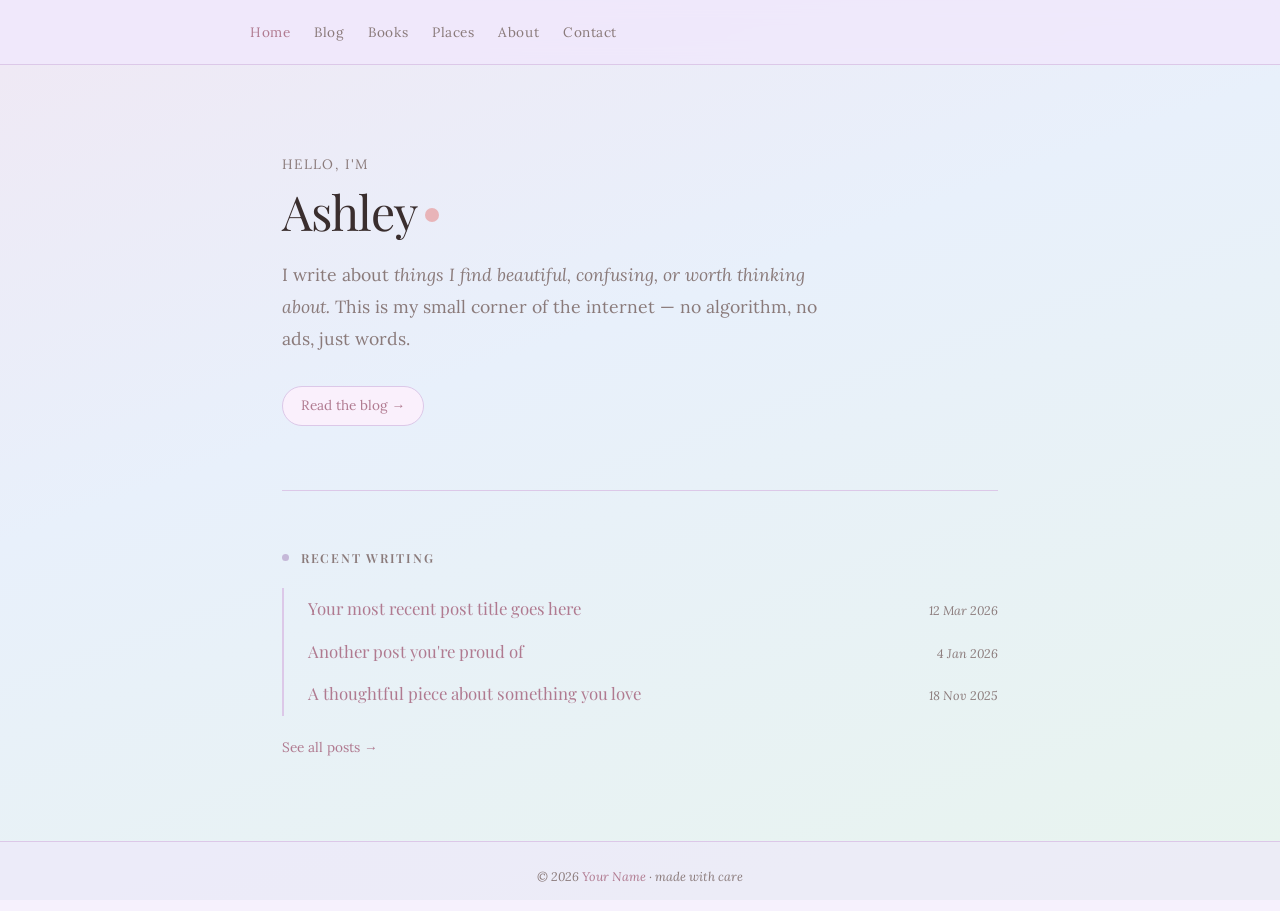
==== index.html @ b923ff7f "sync" ====
<!DOCTYPE html>
<html lang="en">
<head>
  <meta charset="UTF-8" />
  <meta name="viewport" content="width=device-width, initial-scale=1.0"/>
  <title>Your Name</title>
  <link href="https://fonts.googleapis.com/css2?family=Playfair+Display:ital,wght@0,400;0,600;1,400&family=Lora:ital@0;1&display=swap" rel="stylesheet"/>
  <link rel="stylesheet" href="style.css"/>
</head>
<body>

<header>
  <nav>
    <!-- <div>
      <a class="site-name" href="index.html">Your Name</a>
      <div class="site-tagline">Writing about things that matter.</div>
    </div> -->
    <ul class="nav-links">
      <li><a href="index.html" class="active">Home</a></li>
      <li><a href="blog.html">Blog</a></li>
      <li><a href="books.html">Books</a></li>
      <li><a href="places.html">Places</a></li>
      <li><a href="about.html">About</a></li>
      <li><a href="contact.html">Contact</a></li>
    </ul>
  </nav>
</header>

<main>
  <section class="hero">
    <p class="hero-eyebrow">Hello, I'm</p>
    <h1 class="hero-name">Ashley<span class="dot-rose-lg"></span></h1>
    <p class="hero-bio">I write about <em>things I find beautiful, confusing, or worth thinking about.</em> This is my small corner of the internet — no algorithm, no ads, just words.</p>
    <a href="blog.html" class="btn-primary">Read the blog →</a>
  </section>

  <section class="recent-posts">
    <div class="section-label"><span class="dot-lavender"></span>Recent writing</div>
    <ul class="post-list">
      <li class="post-item">
        <a class="post-title" href="post.html">Your most recent post title goes here</a>
        <span class="post-date">12 Mar 2026</span>
      </li>
      <li class="post-item">
        <a class="post-title" href="post.html">Another post you're proud of</a>
        <span class="post-date">4 Jan 2026</span>
      </li>
      <li class="post-item">
        <a class="post-title" href="post.html">A thoughtful piece about something you love</a>
        <span class="post-date">18 Nov 2025</span>
      </li>
    </ul>
    <a href="blog.html" class="see-all">See all posts →</a>
  </section>
</main>

<footer>
  © 2026 <a href="index.html">Your Name</a> · made with care
</footer>

</body>
</html>
---- style.css ----
/* ── VARIABLES ── */
:root {
  --bg:          #f0e8f4;
  --surface:     #faf0fc;
  --rose:        #e8b4b8;
  --rose-dark:   #b07a90;
  --sage:        #a8c5b5;
  --sage-dark:   #5a8a72;
  --lavender:    #c5b8d8;
  --peach:       #f2c4a0;
  --mint:        #b8e8d8;
  --sky:         #b8d8f0;
  --text:        #3a2e2e;
  --muted:       #8a7a7a;
  --link:        #b07a90;
  --link-hover:  #7a4a60;
  --border:      #dcc8e8;
}

*, *::before, *::after { box-sizing: border-box; margin: 0; padding: 0; }

body {
  background: linear-gradient(160deg, #f0e8f4 0%, #e8f0fb 40%, #e8f4ee 100%);
  background-attachment: fixed;
  color: var(--text);
  font-family: 'Lora', Georgia, serif;
  font-size: 1rem;
  line-height: 1.7;
  min-height: 100vh;
  display: flex;
  flex-direction: column;
}

main { flex: 1; }

/* ── NAV ── */
header {
  border-bottom: 1px solid var(--border);
  background: rgba(240, 232, 252, 0.85);
  backdrop-filter: blur(10px);
  -webkit-backdrop-filter: blur(10px);
  padding: 0 2rem;
  position: sticky;
  top: 0;
  z-index: 10;
}

nav {
  max-width: 780px;
  margin: 0 auto;
  display: flex;
  align-items: center;
  justify-content: space-between;
  height: 64px;
  gap: 1rem;
}

.site-name {
  font-family: 'Playfair Display', serif;
  font-size: 1.25rem;
  font-weight: 600;
  color: var(--text);
  text-decoration: none;
  letter-spacing: 0.01em;
  white-space: nowrap;
}

.site-tagline {
  font-size: 0.78rem;
  color: var(--muted);
  font-style: italic;
}

.nav-links {
  display: flex;
  gap: 1.5rem;
  list-style: none;
  flex-wrap: wrap;
}

.nav-links a {
  color: var(--muted);
  text-decoration: none;
  font-size: 0.85rem;
  letter-spacing: 0.04em;
  transition: color 0.2s;
}

.nav-links a:hover,
.nav-links a.active { color: var(--link); }

/* ── MAIN LAYOUT ── */
main {
  max-width: 780px;
  margin: 0 auto;
  padding: 3.5rem 2rem 5rem;
  width: 100%;
}



/* ── PAGE TITLES ── */
h1.page-title {
  font-family: 'Playfair Display', serif;
  font-size: 2.4rem;
  font-weight: 400;
  color: var(--text);
  margin-bottom: 3rem;
  letter-spacing: -0.01em;
}

.dot-sm {
  display: inline-block;
  width: 10px; height: 10px;
  border-radius: 50%;
  background: var(--rose);
  margin-left: 6px;
  vertical-align: middle;
  position: relative; top: -3px;
}

/* ── SECTION LABELS ── */
.section-label {
  font-family: 'Playfair Display', serif;
  font-size: 0.78rem;
  font-weight: 600;
  letter-spacing: 0.14em;
  text-transform: uppercase;
  color: var(--muted);
  display: flex;
  align-items: center;
  gap: 0.75rem;
}

/* ── YEAR SECTIONS (blog) ── */
.year-section { margin-bottom: 3rem; }

.year-label {
  font-family: 'Playfair Display', serif;
  font-size: 0.78rem;
  font-weight: 600;
  letter-spacing: 0.14em;
  text-transform: uppercase;
  color: var(--muted);
  margin-bottom: 0.6rem;
  display: flex;
  align-items: center;
  gap: 0.75rem;
}

.year-label::after {
  content: '';
  flex: 1;
  height: 1px;
  background: var(--border);
}

/* ── POST LIST ── */
.post-list {
  list-style: none;
  border-left: 2px solid var(--border);
  padding-left: 1.5rem;
}

.post-item {
  display: flex;
  justify-content: space-between;
  align-items: baseline;
  gap: 1.5rem;
  padding: 0.55rem 0;
  border-bottom: 1px dashed transparent;
  transition: border-color 0.2s;
}

.post-item:hover { border-bottom-color: var(--border); }

.post-title {
  font-family: 'Playfair Display', serif;
  font-size: 1.05rem;
  font-weight: 400;
  color: var(--link);
  text-decoration: none;
  transition: color 0.2s;
  line-height: 1.4;
}

.post-title:hover { color: var(--link-hover); text-decoration: underline; }

.post-date {
  font-size: 0.78rem;
  color: var(--muted);
  white-space: nowrap;
  font-style: italic;
  flex-shrink: 0;
}

/* ── PAGINATION ── */
.pagination {
  margin-top: 2.5rem;
  display: flex;
  gap: 1rem;
}

/* ── BUTTONS ── */
.btn-primary {
  display: inline-block;
  font-size: 0.85rem;
  color: var(--link);
  text-decoration: none;
  border: 1px solid var(--border);
  padding: 0.45rem 1.1rem;
  border-radius: 2rem;
  background: var(--surface);
  transition: background 0.2s, color 0.2s, border-color 0.2s;
  font-family: 'Lora', serif;
  cursor: pointer;
}

.btn-primary:hover {
  background: var(--rose);
  color: #fff;
  border-color: var(--rose);
}

/* ── DOTS ── */
.dot-rose     { display:inline-block; width:7px; height:7px; border-radius:50%; background:var(--rose);     flex-shrink:0; }
.dot-sage     { display:inline-block; width:7px; height:7px; border-radius:50%; background:var(--sage);     flex-shrink:0; }
.dot-lavender { display:inline-block; width:7px; height:7px; border-radius:50%; background:var(--lavender); flex-shrink:0; }
.dot-peach    { display:inline-block; width:7px; height:7px; border-radius:50%; background:var(--peach);    flex-shrink:0; }

/* ── HOME PAGE ── */
.hero {
  padding: 2rem 0 4rem;
  border-bottom: 1px solid var(--border);
  margin-bottom: 3.5rem;
}

.hero-eyebrow {
  font-size: 0.85rem;
  letter-spacing: 0.1em;
  text-transform: uppercase;
  color: var(--muted);
  margin-bottom: 0.5rem;
}

.hero-name {
  font-family: 'Playfair Display', serif;
  font-size: 3rem;
  font-weight: 400;
  line-height: 1.15;
  margin-bottom: 1.25rem;
  letter-spacing: -0.02em;
}

.dot-rose-lg {
  display: inline-block;
  width: 14px; height: 14px;
  border-radius: 50%;
  background: var(--rose);
  margin-left: 8px;
  vertical-align: middle;
  position: relative; top: -4px;
}

.hero-bio {
  font-size: 1.1rem;
  color: var(--muted);
  max-width: 540px;
  margin-bottom: 2rem;
  line-height: 1.8;
}

.recent-posts { }

.recent-posts .section-label { margin-bottom: 1.25rem; }

.see-all {
  display: inline-block;
  margin-top: 1.25rem;
  font-size: 0.85rem;
  color: var(--link);
  text-decoration: none;
}

.see-all:hover { text-decoration: underline; }

/* ── ABOUT PAGE ── */
.prose-block {
  max-width: 600px;
  margin-bottom: 3rem;
}

.prose-block p {
  margin-bottom: 1.4rem;
  font-size: 1.02rem;
  line-height: 1.85;
}

.prose-block a { color: var(--link); }
.prose-block a:hover { color: var(--link-hover); }

.about-list-block {
  background: var(--surface);
  border: 1px solid var(--border);
  border-radius: 8px;
  padding: 1.5rem;
  margin: 2rem 0;
}

.about-list {
  list-style: none;
  padding: 0;
  display: flex;
  flex-direction: column;
  gap: 0.5rem;
}

.about-list li {
  font-size: 0.92rem;
  color: var(--text);
  padding-left: 1rem;
  border-left: 2px solid var(--rose);
}

/* ── CONTACT PAGE ── */
.contact-form {
  max-width: 520px;
  margin-bottom: 3.5rem;
}

.form-group {
  display: flex;
  flex-direction: column;
  gap: 0.4rem;
  margin-bottom: 1.4rem;
}

.form-group label {
  font-size: 0.82rem;
  font-weight: 600;
  letter-spacing: 0.06em;
  text-transform: uppercase;
  color: var(--muted);
  font-family: 'Playfair Display', serif;
}

.form-group input,
.form-group textarea {
  font-family: 'Lora', serif;
  font-size: 0.97rem;
  color: var(--text);
  background: var(--surface);
  border: 1px solid var(--border);
  border-radius: 6px;
  padding: 0.65rem 0.9rem;
  outline: none;
  transition: border-color 0.2s;
  resize: vertical;
}

.form-group input:focus,
.form-group textarea:focus {
  border-color: var(--rose);
}

.form-note {
  margin-top: 1rem;
  font-size: 0.85rem;
  font-style: italic;
  color: var(--sage-dark);
}

.contact-alt {
  margin-top: 1rem;
}

.contact-alt .section-label { margin-bottom: 1rem; }

.contact-links {
  list-style: none;
  display: flex;
  flex-direction: column;
  gap: 0.5rem;
  padding-left: 1rem;
  border-left: 2px solid var(--border);
}

.contact-links a {
  font-size: 0.95rem;
  color: var(--link);
  text-decoration: none;
}

.contact-links a:hover { text-decoration: underline; }

/* ── POST ARTICLE ── */
.post-article { max-width: 660px; }

.post-header { margin-bottom: 3rem; }

.back-link {
  display: inline-block;
  font-size: 0.82rem;
  color: var(--muted);
  text-decoration: none;
  margin-bottom: 1.5rem;
  transition: color 0.2s;
}

.back-link:hover { color: var(--link); }

.post-heading {
  font-family: 'Playfair Display', serif;
  font-size: 2.2rem;
  font-weight: 400;
  line-height: 1.25;
  margin-bottom: 0.75rem;
  letter-spacing: -0.01em;
}

.post-meta {
  font-size: 0.82rem;
  color: var(--muted);
  font-style: italic;
}

.post-body p {
  margin-bottom: 1.5rem;
  font-size: 1.05rem;
  line-height: 1.9;
}

.post-body h2 {
  font-family: 'Playfair Display', serif;
  font-size: 1.4rem;
  font-weight: 600;
  margin: 2.5rem 0 1rem;
  color: var(--text);
}

.post-body a { color: var(--link); }
.post-body a:hover { color: var(--link-hover); }

.post-body blockquote {
  border-left: 3px solid var(--rose);
  margin: 2rem 0;
  padding: 0.75rem 1.5rem;
  background: var(--surface);
  border-radius: 0 6px 6px 0;
  font-style: italic;
  color: var(--muted);
  font-size: 1.05rem;
  line-height: 1.8;
}

.post-footer {
  margin-top: 3.5rem;
  padding-top: 2rem;
  border-top: 1px solid var(--border);
}

/* ── FOOTER ── */
footer {
  border-top: 1px solid var(--border);
  text-align: center;
  padding: 1.5rem 2rem;
  font-size: 0.78rem;
  color: var(--muted);
  font-style: italic;
  margin-top: auto;
  background: rgba(240, 232, 252, 0.6);
}

footer a { color: var(--link); text-decoration: none; }
footer a:hover { text-decoration: underline; }

/* ── RESPONSIVE ── */
@media (max-width: 560px) {
  nav { flex-wrap: wrap; height: auto; padding: 0.75rem 0; }
  .nav-links { gap: 1rem; }
  .post-item { flex-direction: column; gap: 0.1rem; }
  .hero-name { font-size: 2.2rem; }
  main { padding: 2rem 1.25rem 4rem; }
}
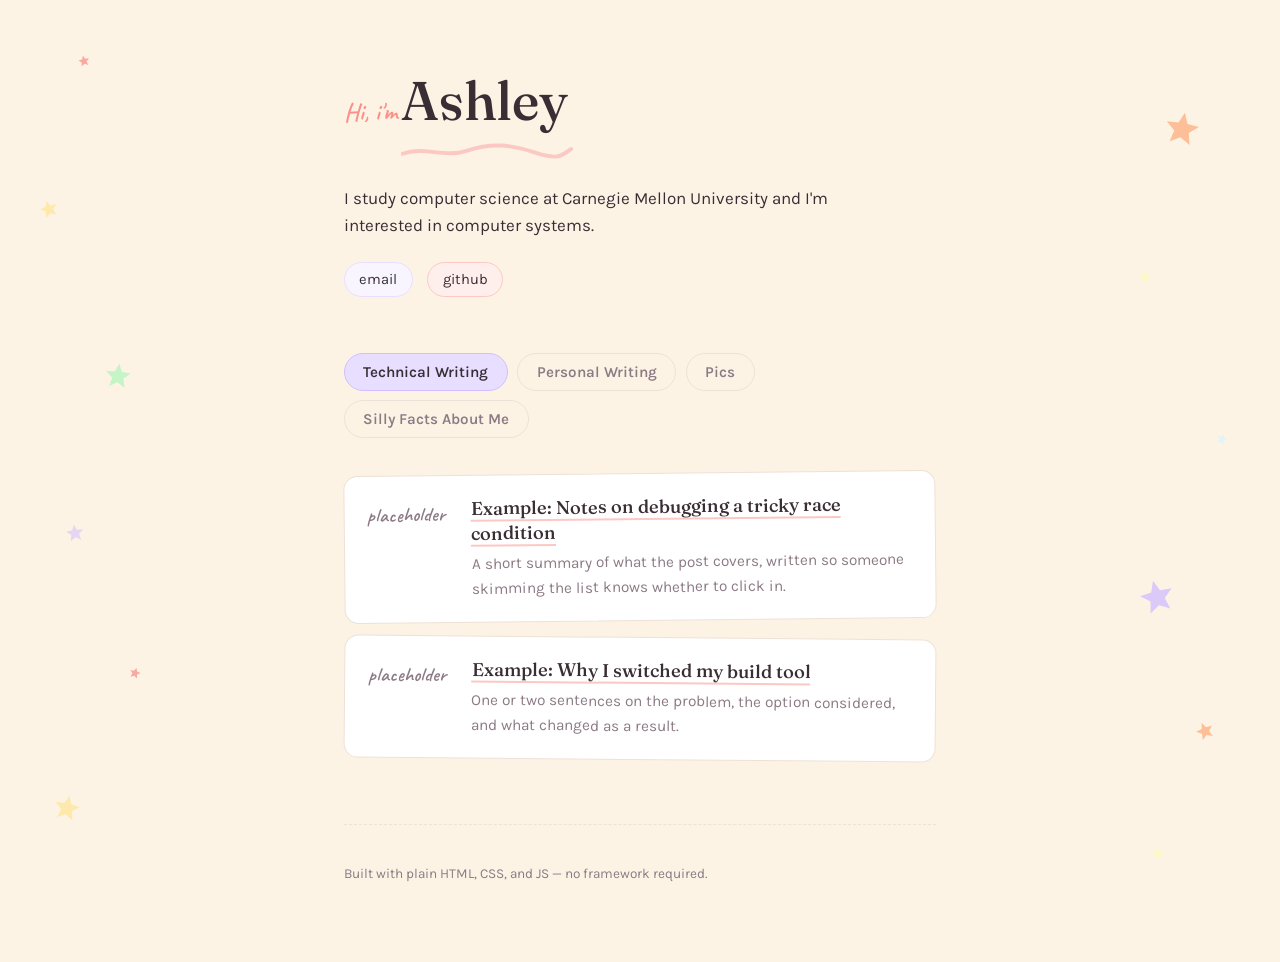
==== commit 216baa66: "Initial commit" ====
--- a/index.html
+++ b/index.html
@@ -1,62 +1,95 @@
-<!DOCTYPE html>
+<!doctype html>
 <html lang="en">
 <head>
-  <meta charset="UTF-8" />
-  <meta name="viewport" content="width=device-width, initial-scale=1.0"/>
-  <title>Your Name</title>
-  <link href="https://fonts.googleapis.com/css2?family=Playfair+Display:ital,wght@0,400;0,600;1,400&family=Lora:ital@0;1&display=swap" rel="stylesheet"/>
-  <link rel="stylesheet" href="style.css"/>
+<meta charset="UTF-8" />
+<meta name="viewport" content="width=device-width, initial-scale=1.0" />
+<title>Your Name</title>
+<meta name="description" content="Personal site — technical writing and personal writing." />
+<link rel="preconnect" href="https://fonts.googleapis.com">
+<link rel="preconnect" href="https://fonts.gstatic.com" crossorigin>
+<link href="https://fonts.googleapis.com/css2?family=Fraunces:opsz,wght@9..144,400;9..144,500;9..144,600&family=Karla:wght@400;500;600&family=Caveat:wght@500;600&display=swap" rel="stylesheet">
+<link rel="stylesheet" href="style.css">
 </head>
 <body>
 
-<header>
-  <nav>
-    <!-- <div>
-      <a class="site-name" href="index.html">Your Name</a>
-      <div class="site-tagline">Writing about things that matter.</div>
-    </div> -->
-    <ul class="nav-links">
-      <li><a href="index.html" class="active">Home</a></li>
-      <li><a href="blog.html">Blog</a></li>
-      <li><a href="books.html">Books</a></li>
-      <li><a href="places.html">Places</a></li>
-      <li><a href="about.html">About</a></li>
-      <li><a href="contact.html">Contact</a></li>
-    </ul>
-  </nav>
-</header>
+  <div class="page">
 
-<main>
-  <section class="hero">
-    <p class="hero-eyebrow">Hello, I'm</p>
-    <h1 class="hero-name">Ashley<span class="dot-rose-lg"></span></h1>
-    <p class="hero-bio">I write about <em>things I find beautiful, confusing, or worth thinking about.</em> This is my small corner of the internet — no algorithm, no ads, just words.</p>
-    <a href="blog.html" class="btn-primary">Read the blog →</a>
-  </section>
+    <div class="stars" aria-hidden="true">
+      <svg class="star star--sm star--coral" style="top:6%; left:6%; transform:rotate(-12deg);" viewBox="0 0 24 24"><path d="M12 2.5l2.6 6.2 6.7.5-5.1 4.4 1.6 6.6L12 16.8l-5.8 3.4 1.6-6.6-5.1-4.4 6.7-.5z"/></svg>
+      <svg class="star star--xl star--orange" style="top:12%; right:6%; transform:rotate(10deg);" viewBox="0 0 24 24"><path d="M12 2.5l2.6 6.2 6.7.5-5.1 4.4 1.6 6.6L12 16.8l-5.8 3.4 1.6-6.6-5.1-4.4 6.7-.5z"/></svg>
+      <svg class="star star--md star--yellow" style="top:22%; left:3%; transform:rotate(-18deg);" viewBox="0 0 24 24"><path d="M12 2.5l2.6 6.2 6.7.5-5.1 4.4 1.6 6.6L12 16.8l-5.8 3.4 1.6-6.6-5.1-4.4 6.7-.5z"/></svg>
+      <svg class="star star--sm star--lime" style="top:30%; right:10%; transform:rotate(24deg);" viewBox="0 0 24 24"><path d="M12 2.5l2.6 6.2 6.7.5-5.1 4.4 1.6 6.6L12 16.8l-5.8 3.4 1.6-6.6-5.1-4.4 6.7-.5z"/></svg>
+      <svg class="star star--lg star--mint" style="top:40%; left:8%; transform:rotate(6deg);" viewBox="0 0 24 24"><path d="M12 2.5l2.6 6.2 6.7.5-5.1 4.4 1.6 6.6L12 16.8l-5.8 3.4 1.6-6.6-5.1-4.4 6.7-.5z"/></svg>
+      <svg class="star star--sm star--sky" style="top:48%; right:4%; transform:rotate(20deg);" viewBox="0 0 24 24"><path d="M12 2.5l2.6 6.2 6.7.5-5.1 4.4 1.6 6.6L12 16.8l-5.8 3.4 1.6-6.6-5.1-4.4 6.7-.5z"/></svg>
+      <svg class="star star--md star--lavender" style="top:58%; left:5%; transform:rotate(-8deg);" viewBox="0 0 24 24"><path d="M12 2.5l2.6 6.2 6.7.5-5.1 4.4 1.6 6.6L12 16.8l-5.8 3.4 1.6-6.6-5.1-4.4 6.7-.5z"/></svg>
+      <svg class="star star--xl star--periwinkle" style="top:64%; right:8%; transform:rotate(-14deg);" viewBox="0 0 24 24"><path d="M12 2.5l2.6 6.2 6.7.5-5.1 4.4 1.6 6.6L12 16.8l-5.8 3.4 1.6-6.6-5.1-4.4 6.7-.5z"/></svg>
+      <svg class="star star--sm star--coral" style="top:74%; left:10%; transform:rotate(16deg);" viewBox="0 0 24 24"><path d="M12 2.5l2.6 6.2 6.7.5-5.1 4.4 1.6 6.6L12 16.8l-5.8 3.4 1.6-6.6-5.1-4.4 6.7-.5z"/></svg>
+      <svg class="star star--md star--orange" style="top:80%; right:5%; transform:rotate(-22deg);" viewBox="0 0 24 24"><path d="M12 2.5l2.6 6.2 6.7.5-5.1 4.4 1.6 6.6L12 16.8l-5.8 3.4 1.6-6.6-5.1-4.4 6.7-.5z"/></svg>
+      <svg class="star star--lg star--yellow" style="top:88%; left:4%; transform:rotate(12deg);" viewBox="0 0 24 24"><path d="M12 2.5l2.6 6.2 6.7.5-5.1 4.4 1.6 6.6L12 16.8l-5.8 3.4 1.6-6.6-5.1-4.4 6.7-.5z"/></svg>
+      <svg class="star star--sm star--lime" style="top:94%; right:9%; transform:rotate(-6deg);" viewBox="0 0 24 24"><path d="M12 2.5l2.6 6.2 6.7.5-5.1 4.4 1.6 6.6L12 16.8l-5.8 3.4 1.6-6.6-5.1-4.4 6.7-.5z"/></svg>
+    </div>
 
-  <section class="recent-posts">
-    <div class="section-label"><span class="dot-lavender"></span>Recent writing</div>
-    <ul class="post-list">
-      <li class="post-item">
-        <a class="post-title" href="post.html">Your most recent post title goes here</a>
-        <span class="post-date">12 Mar 2026</span>
-      </li>
-      <li class="post-item">
-        <a class="post-title" href="post.html">Another post you're proud of</a>
-        <span class="post-date">4 Jan 2026</span>
-      </li>
-      <li class="post-item">
-        <a class="post-title" href="post.html">A thoughtful piece about something you love</a>
-        <span class="post-date">18 Nov 2025</span>
-      </li>
-    </ul>
-    <a href="blog.html" class="see-all">See all posts →</a>
-  </section>
-</main>
+    <header class="hero">
+      <p class="hero-kicker">Hi, i'm</p>
+      <h1 class="hero-name">
+        Ashley
+        <svg class="hero-squiggle" viewBox="0 0 220 20" aria-hidden="true">
+          <path d="M2 14 C 30 4, 55 20, 85 10 S 140 2, 170 12 S 205 18, 218 8"
+                fill="none" stroke="var(--pink)" stroke-width="5" stroke-linecap="round"/>
+        </svg>
+      </h1>
+      <p class="hero-bio">
+        I study computer science at Carnegie Mellon University and I'm interested in computer systems. 
+      </p>
+      <ul class="hero-links">
+        <li><a href="mailto:you@example.com">email</a></li>
+        <li><a href="https://github.com/yourname" target="_blank" rel="noopener">github</a></li>
+      </ul>
+    </header>
 
-<footer>
-  © 2026 <a href="index.html">Your Name</a> · made with care
-</footer>
+    <nav class="tabs" role="tablist" aria-label="Writing categories">
+      <button class="tab is-active" role="tab" aria-selected="true" data-tab="technical" id="tab-technical">
+        Technical Writing
+      </button>
+      <button class="tab" role="tab" aria-selected="false" data-tab="personal" id="tab-personal">
+        Personal Writing
+      </button>
+      <button class="tab" role="tab" aria-selected="false" data-tab="pics" id="tab-pics">
+        Pics
+      </button>
+      <button class="tab" role="tab" aria-selected="false" data-tab="facts" id="tab-facts">
+        Silly Facts About Me
+      </button>
+    </nav>
 
+    <main>
+      <section class="panel is-active" role="tabpanel" aria-labelledby="tab-technical" id="panel-technical">
+        <ol class="post-list" id="list-technical"></ol>
+      </section>
+
+      <section class="panel" role="tabpanel" aria-labelledby="tab-personal" id="panel-personal" hidden>
+        <ol class="post-list" id="list-personal"></ol>
+      </section>
+
+      <section class="panel" role="tabpanel" aria-labelledby="tab-pics" id="panel-pics" hidden>
+        <div class="photo-grid" id="grid-pics"></div>
+      </section>
+
+      <section class="panel" role="tabpanel" aria-labelledby="tab-facts" id="panel-facts" hidden>
+        <ul class="fact-list" id="list-facts"></ul>
+        <p class="facts-cta">
+          Say hi — <a href="mailto:you@example.com">you@example.com</a>
+        </p>
+      </section>
+    </main>
+
+    <footer class="site-footer">
+      <p>Built with plain HTML, CSS, and JS — no framework required.</p>
+    </footer>
+
+  </div>
+
+<script src="posts.js"></script>
+<script src="script.js"></script>
 </body>
-</html>
+</html>
--- a/style.css
+++ b/style.css
@@ -1,484 +1,437 @@
-/* ── VARIABLES ── */
 :root {
-  --bg:          #f0e8f4;
-  --surface:     #faf0fc;
-  --rose:        #e8b4b8;
-  --rose-dark:   #b07a90;
-  --sage:        #a8c5b5;
-  --sage-dark:   #5a8a72;
-  --lavender:    #c5b8d8;
-  --peach:       #f2c4a0;
-  --mint:        #b8e8d8;
-  --sky:         #b8d8f0;
-  --text:        #3a2e2e;
-  --muted:       #8a7a7a;
-  --link:        #b07a90;
-  --link-hover:  #7a4a60;
-  --border:      #dcc8e8;
-}
-
-*, *::before, *::after { box-sizing: border-box; margin: 0; padding: 0; }
+  --bg: #FCF3E5;          /* tender, lightened */
+  --pink: #FCC8C4;        /* coral, lightened */
+  --pink-deep: #FA9189;   /* coral (matches stars) */
+  --pink-soft: #FEEFED;   /* coral, very pale */
+  --green: #E8DEFF;       /* periwinkle, lightened */
+  --green-deep: #D1BDFF;  /* periwinkle (matches stars) */
+  --green-soft: #F8F5FF;  /* periwinkle, very pale */
+  --ink: #3A2E35;
+  --ink-muted: #8C7A85;
+  --line: #EDE1D8;
+  --radius: 14px;
+  --max-width: 640px;
+  --star-coral: #FA9189;
+  --star-orange: #FCAE7C;
+  --star-yellow: #FFE699;
+  --star-lime: #F9FFB5;
+  --star-mint: #B3F5BC;
+  --star-sky: #D6F6FF;
+  --star-lavender: #E2CBF7;
+  --star-periwinkle: #D1BDFF;
+}
+
+* { box-sizing: border-box; }
+
+html { color-scheme: light; }
 
 body {
-  background: linear-gradient(160deg, #f0e8f4 0%, #e8f0fb 40%, #e8f4ee 100%);
-  background-attachment: fixed;
-  color: var(--text);
-  font-family: 'Lora', Georgia, serif;
-  font-size: 1rem;
-  line-height: 1.7;
-  min-height: 100vh;
+  margin: 0;
+  background: var(--bg);
+  color: var(--ink);
+  font-family: 'Karla', sans-serif;
+  font-size: 17px;
+  line-height: 1.6;
+  -webkit-font-smoothing: antialiased;
+  overflow-x: hidden;
+}
+
+.page {
+  max-width: var(--max-width);
+  margin: 0 auto;
+  padding: 4.5rem 1.5rem 4rem;
+  position: relative;
+}
+
+/* ---------- Scattered stars ---------- */
+
+.stars {
+  position: fixed;
+  inset: 0;
+  z-index: -1;
+  pointer-events: none;
+}
+
+.star {
+  position: absolute;
+  opacity: 0.75;
+}
+
+.star--sm { width: 14px; height: 14px; }
+.star--md { width: 22px; height: 22px; }
+.star--lg { width: 32px; height: 32px; }
+.star--xl { width: 42px; height: 42px; }
+
+.star--coral { fill: var(--star-coral); }
+.star--orange { fill: var(--star-orange); }
+.star--yellow { fill: var(--star-yellow); }
+.star--lime { fill: var(--star-lime); }
+.star--mint { fill: var(--star-mint); }
+.star--sky { fill: var(--star-sky); }
+.star--lavender { fill: var(--star-lavender); }
+.star--periwinkle { fill: var(--star-periwinkle); }
+
+@media (max-width: 900px) {
+  .stars { display: none; }
+}
+
+/* ---------- Hero ---------- */
+
+.hero {
+  margin-bottom: 3.5rem;
+}
+
+.hero-kicker {
+  margin: 0 0 0.1rem;
+  font-family: 'Caveat', cursive;
+  font-size: 1.6rem;
+  font-weight: 600;
+  color: var(--pink-deep);
+  transform: rotate(-2deg);
+  display: inline-block;
+}
+
+.hero-name {
+  font-family: 'Fraunces', serif;
+  font-optical-sizing: auto;
+  font-weight: 500;
+  font-size: clamp(2.4rem, 6vw, 3.4rem);
+  line-height: 1.05;
+  margin: 0 0 1.3rem;
+  position: relative;
+  display: inline-block;
+}
+
+.hero-squiggle {
+  display: block;
+  width: 78%;
+  max-width: 220px;
+  height: 0.5em;
+  margin-top: 0.15em;
+}
+
+.hero-bio {
+  max-width: 34rem;
+  color: var(--ink);
+  margin: 0 0 1.4rem;
+}
+
+.hero-bio code {
+  background: var(--pink-soft);
+  padding: 0.15em 0.45em;
+  border-radius: 6px;
+  font-size: 0.9em;
+}
+
+.hero-links {
+  list-style: none;
   display: flex;
-  flex-direction: column;
-}
-
-main { flex: 1; }
-
-/* ── NAV ── */
-header {
-  border-bottom: 1px solid var(--border);
-  background: rgba(240, 232, 252, 0.85);
-  backdrop-filter: blur(10px);
-  -webkit-backdrop-filter: blur(10px);
-  padding: 0 2rem;
-  position: sticky;
-  top: 0;
-  z-index: 10;
-}
-
-nav {
-  max-width: 780px;
-  margin: 0 auto;
+  gap: 0.9rem;
+  padding: 0;
+  margin: 0;
+  flex-wrap: wrap;
+}
+
+.hero-links a {
+  color: var(--ink);
+  text-decoration: none;
+  background: var(--green-soft);
+  border: 1.5px solid var(--green);
+  padding: 0.3rem 0.9rem;
+  border-radius: 999px;
+  font-size: 0.92rem;
+  display: inline-block;
+  transition: transform 0.15s ease, background 0.15s ease;
+}
+
+.hero-links li:nth-child(2n) a {
+  background: var(--pink-soft);
+  border-color: var(--pink);
+}
+
+.hero-links a:hover,
+.hero-links a:focus-visible {
+  transform: translateY(-2px) rotate(-1.5deg);
+}
+
+/* ---------- Tabs ---------- */
+
+.tabs {
   display: flex;
-  align-items: center;
-  justify-content: space-between;
-  height: 64px;
-  gap: 1rem;
-}
-
-.site-name {
-  font-family: 'Playfair Display', serif;
-  font-size: 1.25rem;
+  flex-wrap: wrap;
+  gap: 0.6rem;
+  margin-bottom: 2.2rem;
+}
+
+.tab {
+  font-family: 'Karla', sans-serif;
+  font-size: 0.95rem;
   font-weight: 600;
-  color: var(--text);
-  text-decoration: none;
-  letter-spacing: 0.01em;
-  white-space: nowrap;
-}
-
-.site-tagline {
-  font-size: 0.78rem;
-  color: var(--muted);
-  font-style: italic;
-}
-
-.nav-links {
-  display: flex;
-  gap: 1.5rem;
-  list-style: none;
-  flex-wrap: wrap;
-}
-
-.nav-links a {
-  color: var(--muted);
-  text-decoration: none;
-  font-size: 0.85rem;
-  letter-spacing: 0.04em;
-  transition: color 0.2s;
-}
-
-.nav-links a:hover,
-.nav-links a.active { color: var(--link); }
-
-/* ── MAIN LAYOUT ── */
-main {
-  max-width: 780px;
-  margin: 0 auto;
-  padding: 3.5rem 2rem 5rem;
-  width: 100%;
-}
-
-
-
-/* ── PAGE TITLES ── */
-h1.page-title {
-  font-family: 'Playfair Display', serif;
-  font-size: 2.4rem;
-  font-weight: 400;
-  color: var(--text);
-  margin-bottom: 3rem;
-  letter-spacing: -0.01em;
-}
-
-.dot-sm {
-  display: inline-block;
-  width: 10px; height: 10px;
-  border-radius: 50%;
-  background: var(--rose);
-  margin-left: 6px;
-  vertical-align: middle;
-  position: relative; top: -3px;
-}
-
-/* ── SECTION LABELS ── */
-.section-label {
-  font-family: 'Playfair Display', serif;
-  font-size: 0.78rem;
-  font-weight: 600;
-  letter-spacing: 0.14em;
-  text-transform: uppercase;
-  color: var(--muted);
-  display: flex;
-  align-items: center;
-  gap: 0.75rem;
-}
-
-/* ── YEAR SECTIONS (blog) ── */
-.year-section { margin-bottom: 3rem; }
-
-.year-label {
-  font-family: 'Playfair Display', serif;
-  font-size: 0.78rem;
-  font-weight: 600;
-  letter-spacing: 0.14em;
-  text-transform: uppercase;
-  color: var(--muted);
-  margin-bottom: 0.6rem;
-  display: flex;
-  align-items: center;
-  gap: 0.75rem;
-}
-
-.year-label::after {
-  content: '';
-  flex: 1;
-  height: 1px;
-  background: var(--border);
-}
-
-/* ── POST LIST ── */
+  color: var(--ink-muted);
+  background: transparent;
+  border: 1.5px solid var(--line);
+  border-radius: 999px;
+  cursor: pointer;
+  padding: 0.55rem 1.15rem;
+  transition: transform 0.15s ease, background 0.15s ease, border-color 0.15s ease, color 0.15s ease;
+}
+
+.tab:hover {
+  transform: translateY(-1px);
+  border-color: var(--pink);
+  color: var(--ink);
+}
+
+.tab.is-active {
+  color: var(--ink);
+  background: var(--green);
+  border-color: var(--green-deep);
+}
+
+.tab:focus-visible,
+.hero-links a:focus-visible,
+.post-title a:focus-visible {
+  outline: 2px solid var(--ink);
+  outline-offset: 2px;
+}
+
+/* ---------- Post list ---------- */
+
 .post-list {
   list-style: none;
-  border-left: 2px solid var(--border);
-  padding-left: 1.5rem;
-}
-
-.post-item {
-  display: flex;
-  justify-content: space-between;
-  align-items: baseline;
-  gap: 1.5rem;
-  padding: 0.55rem 0;
-  border-bottom: 1px dashed transparent;
-  transition: border-color 0.2s;
-}
-
-.post-item:hover { border-bottom-color: var(--border); }
-
-.post-title {
-  font-family: 'Playfair Display', serif;
-  font-size: 1.05rem;
-  font-weight: 400;
-  color: var(--link);
-  text-decoration: none;
-  transition: color 0.2s;
-  line-height: 1.4;
-}
-
-.post-title:hover { color: var(--link-hover); text-decoration: underline; }
-
-.post-date {
-  font-size: 0.78rem;
-  color: var(--muted);
-  white-space: nowrap;
-  font-style: italic;
-  flex-shrink: 0;
-}
-
-/* ── PAGINATION ── */
-.pagination {
-  margin-top: 2.5rem;
-  display: flex;
-  gap: 1rem;
-}
-
-/* ── BUTTONS ── */
-.btn-primary {
-  display: inline-block;
-  font-size: 0.85rem;
-  color: var(--link);
-  text-decoration: none;
-  border: 1px solid var(--border);
-  padding: 0.45rem 1.1rem;
-  border-radius: 2rem;
-  background: var(--surface);
-  transition: background 0.2s, color 0.2s, border-color 0.2s;
-  font-family: 'Lora', serif;
-  cursor: pointer;
-}
-
-.btn-primary:hover {
-  background: var(--rose);
-  color: #fff;
-  border-color: var(--rose);
-}
-
-/* ── DOTS ── */
-.dot-rose     { display:inline-block; width:7px; height:7px; border-radius:50%; background:var(--rose);     flex-shrink:0; }
-.dot-sage     { display:inline-block; width:7px; height:7px; border-radius:50%; background:var(--sage);     flex-shrink:0; }
-.dot-lavender { display:inline-block; width:7px; height:7px; border-radius:50%; background:var(--lavender); flex-shrink:0; }
-.dot-peach    { display:inline-block; width:7px; height:7px; border-radius:50%; background:var(--peach);    flex-shrink:0; }
-
-/* ── HOME PAGE ── */
-.hero {
-  padding: 2rem 0 4rem;
-  border-bottom: 1px solid var(--border);
-  margin-bottom: 3.5rem;
-}
-
-.hero-eyebrow {
-  font-size: 0.85rem;
-  letter-spacing: 0.1em;
-  text-transform: uppercase;
-  color: var(--muted);
-  margin-bottom: 0.5rem;
-}
-
-.hero-name {
-  font-family: 'Playfair Display', serif;
-  font-size: 3rem;
-  font-weight: 400;
-  line-height: 1.15;
-  margin-bottom: 1.25rem;
-  letter-spacing: -0.02em;
-}
-
-.dot-rose-lg {
-  display: inline-block;
-  width: 14px; height: 14px;
-  border-radius: 50%;
-  background: var(--rose);
-  margin-left: 8px;
-  vertical-align: middle;
-  position: relative; top: -4px;
-}
-
-.hero-bio {
-  font-size: 1.1rem;
-  color: var(--muted);
-  max-width: 540px;
-  margin-bottom: 2rem;
-  line-height: 1.8;
-}
-
-.recent-posts { }
-
-.recent-posts .section-label { margin-bottom: 1.25rem; }
-
-.see-all {
-  display: inline-block;
-  margin-top: 1.25rem;
-  font-size: 0.85rem;
-  color: var(--link);
-  text-decoration: none;
-}
-
-.see-all:hover { text-decoration: underline; }
-
-/* ── ABOUT PAGE ── */
-.prose-block {
-  max-width: 600px;
-  margin-bottom: 3rem;
-}
-
-.prose-block p {
-  margin-bottom: 1.4rem;
-  font-size: 1.02rem;
-  line-height: 1.85;
-}
-
-.prose-block a { color: var(--link); }
-.prose-block a:hover { color: var(--link-hover); }
-
-.about-list-block {
-  background: var(--surface);
-  border: 1px solid var(--border);
-  border-radius: 8px;
-  padding: 1.5rem;
-  margin: 2rem 0;
-}
-
-.about-list {
-  list-style: none;
+  margin: 0;
   padding: 0;
   display: flex;
   flex-direction: column;
-  gap: 0.5rem;
-}
-
-.about-list li {
-  font-size: 0.92rem;
-  color: var(--text);
-  padding-left: 1rem;
-  border-left: 2px solid var(--rose);
-}
-
-/* ── CONTACT PAGE ── */
-.contact-form {
-  max-width: 520px;
-  margin-bottom: 3.5rem;
-}
-
-.form-group {
+  gap: 1rem;
+}
+
+.post-item {
+  padding: 1.3rem 1.4rem;
+  background: #fff;
+  border: 1.5px solid var(--line);
+  border-radius: var(--radius);
+  display: grid;
+  grid-template-columns: 5.5rem 1fr;
+  gap: 1rem;
+  transition: transform 0.18s ease, box-shadow 0.18s ease;
+}
+
+.post-item:nth-child(3n+1) { transform: rotate(-0.6deg); }
+.post-item:nth-child(3n+2) { transform: rotate(0.5deg); }
+.post-item:nth-child(3n+3) { transform: rotate(-0.3deg); }
+
+.post-item:hover {
+  transform: rotate(0deg) translateY(-2px);
+  box-shadow: 0 10px 24px -14px var(--pink-deep);
+}
+
+.post-date {
+  color: var(--ink-muted);
+  font-family: 'Caveat', cursive;
+  font-size: 1.25rem;
+  font-weight: 600;
+  padding-top: 0.15rem;
+}
+
+.post-title {
+  margin: 0 0 0.35rem;
+  font-family: 'Fraunces', serif;
+  font-weight: 500;
+  font-size: 1.15rem;
+  line-height: 1.35;
+}
+
+.post-title a {
+  color: var(--ink);
+  text-decoration: none;
+  border-bottom: 2px solid var(--pink);
+}
+
+.post-title a:hover {
+  border-bottom-color: var(--ink);
+}
+
+.post-excerpt {
+  margin: 0;
+  color: var(--ink-muted);
+  font-size: 0.96rem;
+  max-width: 34rem;
+}
+
+/* ---------- Photo grid ---------- */
+
+.photo-grid {
+  display: grid;
+  grid-template-columns: repeat(2, 1fr);
+  gap: 1rem;
+}
+
+.photo-item {
+  margin: 0;
+  border-radius: var(--radius);
+  overflow: hidden;
+  border: 1.5px solid var(--line);
+  background: #fff;
+  transition: transform 0.18s ease, box-shadow 0.18s ease;
+}
+
+.photo-item:nth-child(4n+1) { transform: rotate(-1deg); }
+.photo-item:nth-child(4n+2) { transform: rotate(0.8deg); }
+.photo-item:nth-child(4n+3) { transform: rotate(-0.5deg); }
+.photo-item:nth-child(4n+4) { transform: rotate(1deg); }
+
+.photo-item:hover {
+  transform: rotate(0deg) translateY(-2px);
+  box-shadow: 0 10px 24px -14px var(--pink-deep);
+}
+
+.photo-item img {
+  width: 100%;
+  aspect-ratio: 1 / 1;
+  object-fit: cover;
+  display: block;
+}
+
+.photo-item figcaption {
+  padding: 0.55rem 0.75rem;
+  font-family: 'Caveat', cursive;
+  font-size: 1.05rem;
+  color: var(--ink-muted);
+}
+
+.empty-state {
+  color: var(--ink-muted);
+  padding: 1.5rem 0;
+}
+
+/* ---------- Fun facts ---------- */
+
+.fact-list {
+  list-style: none;
+  margin: 0 0 2rem;
+  padding: 0;
   display: flex;
   flex-direction: column;
-  gap: 0.4rem;
-  margin-bottom: 1.4rem;
-}
-
-.form-group label {
-  font-size: 0.82rem;
-  font-weight: 600;
-  letter-spacing: 0.06em;
-  text-transform: uppercase;
-  color: var(--muted);
-  font-family: 'Playfair Display', serif;
-}
-
-.form-group input,
-.form-group textarea {
-  font-family: 'Lora', serif;
-  font-size: 0.97rem;
-  color: var(--text);
-  background: var(--surface);
-  border: 1px solid var(--border);
-  border-radius: 6px;
-  padding: 0.65rem 0.9rem;
-  outline: none;
-  transition: border-color 0.2s;
-  resize: vertical;
-}
-
-.form-group input:focus,
-.form-group textarea:focus {
-  border-color: var(--rose);
-}
-
-.form-note {
-  margin-top: 1rem;
+  gap: 0.9rem;
+}
+
+.fact-item {
+  position: relative;
+  padding: 0.9rem 1.2rem 0.9rem 2.2rem;
+  background: #fff;
+  border: 1.5px solid var(--line);
+  border-radius: var(--radius);
+  font-size: 1rem;
+}
+
+.fact-item::before {
+  content: "";
+  position: absolute;
+  left: 0.9rem;
+  top: 1.15rem;
+  width: 8px;
+  height: 8px;
+  border-radius: 50%;
+  background: var(--pink-deep);
+}
+
+.fact-item:nth-child(3n+2)::before { background: var(--green-deep); }
+.fact-item:nth-child(3n)::before { background: var(--green); }
+
+.facts-cta {
+  font-family: 'Caveat', cursive;
+  font-size: 1.4rem;
+  color: var(--pink-deep);
+  margin: 0;
+}
+
+.facts-cta a {
+  color: var(--ink);
+  border-bottom: 2px solid var(--pink);
+}
+
+.facts-cta a:hover {
+  border-bottom-color: var(--ink);
+}
+
+/* ---------- Footer ---------- */
+
+.site-footer {
+  margin-top: 4rem;
+  padding-top: 1.5rem;
+  border-top: 1px dashed var(--line);
+  color: var(--ink-muted);
   font-size: 0.85rem;
-  font-style: italic;
-  color: var(--sage-dark);
-}
-
-.contact-alt {
-  margin-top: 1rem;
-}
-
-.contact-alt .section-label { margin-bottom: 1rem; }
-
-.contact-links {
-  list-style: none;
-  display: flex;
-  flex-direction: column;
-  gap: 0.5rem;
-  padding-left: 1rem;
-  border-left: 2px solid var(--border);
-}
-
-.contact-links a {
-  font-size: 0.95rem;
-  color: var(--link);
-  text-decoration: none;
-}
-
-.contact-links a:hover { text-decoration: underline; }
-
-/* ── POST ARTICLE ── */
-.post-article { max-width: 660px; }
-
-.post-header { margin-bottom: 3rem; }
+}
+
+/* ---------- Article (single post page) ---------- */
 
 .back-link {
   display: inline-block;
-  font-size: 0.82rem;
-  color: var(--muted);
+  margin-bottom: 2.5rem;
+  color: var(--ink-muted);
   text-decoration: none;
-  margin-bottom: 1.5rem;
-  transition: color 0.2s;
-}
-
-.back-link:hover { color: var(--link); }
-
-.post-heading {
-  font-family: 'Playfair Display', serif;
-  font-size: 2.2rem;
-  font-weight: 400;
-  line-height: 1.25;
-  margin-bottom: 0.75rem;
-  letter-spacing: -0.01em;
-}
-
-.post-meta {
-  font-size: 0.82rem;
-  color: var(--muted);
-  font-style: italic;
-}
-
-.post-body p {
-  margin-bottom: 1.5rem;
-  font-size: 1.05rem;
-  line-height: 1.9;
-}
-
-.post-body h2 {
-  font-family: 'Playfair Display', serif;
+  font-size: 0.92rem;
+  border-bottom: 1.5px solid var(--line);
+}
+
+.back-link:hover {
+  color: var(--ink);
+  border-color: var(--pink);
+}
+
+.article-kicker {
+  font-family: 'Caveat', cursive;
+  font-size: 1.3rem;
+  color: var(--pink-deep);
+  margin: 0 0 0.2rem;
+  transform: rotate(-1.5deg);
+  display: inline-block;
+}
+
+.article-title {
+  font-family: 'Fraunces', serif;
+  font-weight: 500;
+  font-size: clamp(2rem, 5vw, 2.7rem);
+  line-height: 1.15;
+  margin: 0 0 1.8rem;
+}
+
+.article-body {
+  max-width: 34rem;
+}
+
+.article-body p {
+  margin: 0 0 1.3rem;
+}
+
+.article-body h2 {
+  font-family: 'Fraunces', serif;
+  font-weight: 500;
   font-size: 1.4rem;
-  font-weight: 600;
-  margin: 2.5rem 0 1rem;
-  color: var(--text);
-}
-
-.post-body a { color: var(--link); }
-.post-body a:hover { color: var(--link-hover); }
-
-.post-body blockquote {
-  border-left: 3px solid var(--rose);
-  margin: 2rem 0;
-  padding: 0.75rem 1.5rem;
-  background: var(--surface);
-  border-radius: 0 6px 6px 0;
-  font-style: italic;
-  color: var(--muted);
-  font-size: 1.05rem;
-  line-height: 1.8;
-}
-
-.post-footer {
-  margin-top: 3.5rem;
-  padding-top: 2rem;
-  border-top: 1px solid var(--border);
-}
-
-/* ── FOOTER ── */
-footer {
-  border-top: 1px solid var(--border);
-  text-align: center;
-  padding: 1.5rem 2rem;
-  font-size: 0.78rem;
-  color: var(--muted);
-  font-style: italic;
-  margin-top: auto;
-  background: rgba(240, 232, 252, 0.6);
-}
-
-footer a { color: var(--link); text-decoration: none; }
-footer a:hover { text-decoration: underline; }
-
-/* ── RESPONSIVE ── */
-@media (max-width: 560px) {
-  nav { flex-wrap: wrap; height: auto; padding: 0.75rem 0; }
-  .nav-links { gap: 1rem; }
-  .post-item { flex-direction: column; gap: 0.1rem; }
-  .hero-name { font-size: 2.2rem; }
-  main { padding: 2rem 1.25rem 4rem; }
+  margin: 2.2rem 0 1rem;
+}
+
+/* ---------- Responsive ---------- */
+
+@media (max-width: 600px) {
+  .page { padding: 3rem 1.25rem 3rem; }
+  .hero-name { font-size: clamp(2rem, 9vw, 2.8rem); }
+}
+
+@media (max-width: 480px) {
+  .post-item {
+    grid-template-columns: 1fr;
+    gap: 0.3rem;
+  }
+  .post-date { order: -1; }
+  .photo-grid { gap: 0.75rem; }
+}
+
+/* ---------- Reduced motion ---------- */
+
+@media (prefers-reduced-motion: reduce) {
+  .tab, .post-title a, .hero-links a, .post-item { transition: none; }
+  .post-item:nth-child(n) { transform: none; }
 }
